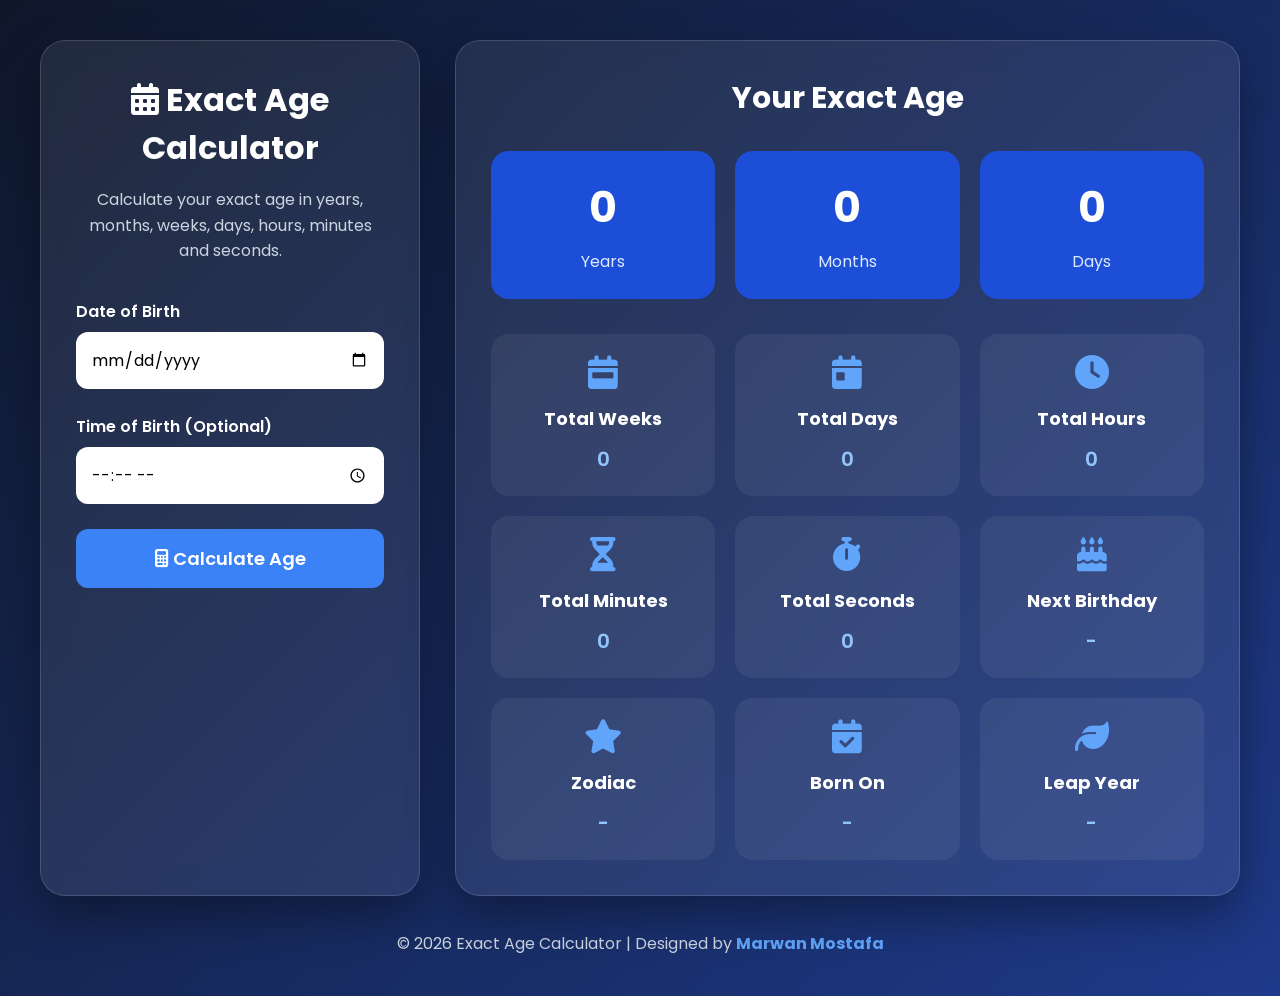
==== Age Calculator/index.html @ e9465950 "Add files via upload" ====
<!DOCTYPE html>
<html lang="en">
<head>
    <meta charset="UTF-8">
    <meta name="viewport" content="width=device-width, initial-scale=1.0">
    <title>Exact Age Calculator | Marwan</title>

    <!-- CSS -->
    <link rel="stylesheet" href="style.css">

    <!-- Google Font -->
    <link href="https://fonts.googleapis.com/css2?family=Poppins:wght@300;400;500;600;700&display=swap" rel="stylesheet">

    <!-- Font Awesome -->
    <link rel="stylesheet"
        href="https://cdnjs.cloudflare.com/ajax/libs/font-awesome/6.6.0/css/all.min.css">
</head>

<body>

    <div class="container">

        <div class="card">

            <h1>
                <i class="fa-solid fa-calendar-days"></i>
                Exact Age Calculator
            </h1>

            <p class="subtitle">
                Calculate your exact age in years, months, weeks, days, hours,
                minutes and seconds.
            </p>

            <div class="input-group">

                <label>Date of Birth</label>

                <input
                    type="date"
                    id="birthDate"
                >

            </div>

            <div class="input-group">

                <label>Time of Birth (Optional)</label>

                <input
                    type="time"
                    id="birthTime"
                >

            </div>

            <button id="calculateBtn">
                <i class="fa-solid fa-calculator"></i>
                Calculate Age
            </button>

        </div>


        <!-- RESULT -->

        <div class="result-card">

            <h2>Your Exact Age</h2>

            <div class="main-age">

                <div class="box">
                    <span id="years">0</span>
                    <p>Years</p>
                </div>

                <div class="box">
                    <span id="months">0</span>
                    <p>Months</p>
                </div>

                <div class="box">
                    <span id="days">0</span>
                    <p>Days</p>
                </div>

            </div>

            <div class="details-grid">

                <div class="detail">
                    <i class="fa-solid fa-calendar-week"></i>
                    <h3>Total Weeks</h3>
                    <p id="weeks">0</p>
                </div>

                <div class="detail">
                    <i class="fa-solid fa-calendar-day"></i>
                    <h3>Total Days</h3>
                    <p id="totalDays">0</p>
                </div>

                <div class="detail">
                    <i class="fa-solid fa-clock"></i>
                    <h3>Total Hours</h3>
                    <p id="hours">0</p>
                </div>

                <div class="detail">
                    <i class="fa-solid fa-hourglass-half"></i>
                    <h3>Total Minutes</h3>
                    <p id="minutes">0</p>
                </div>

                <div class="detail">
                    <i class="fa-solid fa-stopwatch"></i>
                    <h3>Total Seconds</h3>
                    <p id="seconds">0</p>
                </div>

                <div class="detail">
                    <i class="fa-solid fa-cake-candles"></i>
                    <h3>Next Birthday</h3>
                    <p id="birthdayCountdown">-</p>
                </div>

                <div class="detail">
                    <i class="fa-solid fa-star"></i>
                    <h3>Zodiac</h3>
                    <p id="zodiac">-</p>
                </div>

                <div class="detail">
                    <i class="fa-solid fa-calendar-check"></i>
                    <h3>Born On</h3>
                    <p id="bornDay">-</p>
                </div>

                <div class="detail">
                    <i class="fa-solid fa-leaf"></i>
                    <h3>Leap Year</h3>
                    <p id="leapYear">-</p>
                </div>

            </div>

        </div>

    </div>


    <footer>

        <p>
            © 2026 Exact Age Calculator |
            Designed by <strong>Marwan Mostafa</strong>
        </p>

    </footer>


    <script src="script.js"></script>

</body>
</html>
---- Age Calculator/style.css ----
*{
    margin:0;
    padding:0;
    box-sizing:border-box;
    font-family:'Poppins',sans-serif;
}

body{
    background:linear-gradient(135deg,#0f172a,#1e3a8a);
    min-height:100vh;
    display:flex;
    flex-direction:column;
    align-items:center;
    justify-content:center;
    color:#fff;
    padding:40px 20px;
}

.container{
    width:100%;
    max-width:1200px;
    display:grid;
    grid-template-columns:380px 1fr;
    gap:35px;
}

.card,
.result-card{
    background:rgba(255,255,255,.08);
    backdrop-filter:blur(15px);
    border:1px solid rgba(255,255,255,.15);
    border-radius:25px;
    padding:35px;
    box-shadow:0 20px 45px rgba(0,0,0,.35);
}

.card h1{
    text-align:center;
    font-size:32px;
    margin-bottom:15px;
}

.subtitle{
    text-align:center;
    color:#cbd5e1;
    margin-bottom:35px;
    line-height:1.6;
}

.input-group{
    display:flex;
    flex-direction:column;
    margin-bottom:25px;
}

.input-group label{
    margin-bottom:8px;
    font-weight:600;
}

.input-group input{
    padding:15px;
    border:none;
    outline:none;
    border-radius:12px;
    background:#ffffff;
    font-size:16px;
    transition:.3s;
}

.input-group input:focus{
    box-shadow:0 0 20px #3b82f6;
    transform:scale(1.02);
}

button{
    width:100%;
    padding:16px;
    border:none;
    border-radius:12px;
    background:#3b82f6;
    color:white;
    font-size:18px;
    font-weight:600;
    cursor:pointer;
    transition:.3s;
}

button:hover{
    background:#2563eb;
    transform:translateY(-3px);
}

button:active{
    transform:scale(.98);
}

.result-card h2{
    text-align:center;
    margin-bottom:30px;
    font-size:30px;
}

.main-age{
    display:grid;
    grid-template-columns:repeat(3,1fr);
    gap:20px;
    margin-bottom:35px;
}

.box{
    background:#1d4ed8;
    border-radius:18px;
    padding:25px;
    text-align:center;
    transition:.3s;
}

.box:hover{
    transform:translateY(-8px);
}

.box span{
    display:block;
    font-size:42px;
    font-weight:700;
}

.box p{
    margin-top:10px;
    color:#dbeafe;
}

.details-grid{
    display:grid;
    grid-template-columns:repeat(auto-fit,minmax(220px,1fr));
    gap:20px;
}

.detail{
    background:rgba(255,255,255,.06);
    border-radius:18px;
    padding:22px;
    text-align:center;
    transition:.3s;
}

.detail:hover{
    transform:translateY(-8px);
    background:rgba(255,255,255,.12);
}

.detail i{
    font-size:34px;
    margin-bottom:15px;
    color:#60a5fa;
}

.detail h3{
    margin-bottom:12px;
    font-size:18px;
}

.detail p{
    font-size:20px;
    font-weight:600;
    color:#93c5fd;
    word-break:break-word;
}

footer{
    margin-top:35px;
    color:#cbd5e1;
    text-align:center;
}

footer strong{
    color:#60a5fa;
}

::-webkit-scrollbar{
    width:10px;
}

::-webkit-scrollbar-thumb{
    background:#3b82f6;
    border-radius:20px;
}

::-webkit-scrollbar-track{
    background:#0f172a;
}

/* Fade Animation */

@keyframes fadeUp{

    from{
        opacity:0;
        transform:translateY(25px);
    }

    to{
        opacity:1;
        transform:translateY(0);
    }

}

.card{
    animation:fadeUp .7s ease;
}

.result-card{
    animation:fadeUp 1s ease;
}

.box{
    animation:fadeUp 1.2s ease;
}

.detail{
    animation:fadeUp 1.4s ease;
}

/* Responsive */

@media(max-width:1000px){

.container{
    grid-template-columns:1fr;
}

}

@media(max-width:700px){

.main-age{
    grid-template-columns:1fr;
}

.card,
.result-card{
    padding:25px;
}

.card h1{
    font-size:28px;
}

.result-card h2{
    font-size:26px;
}

.box span{
    font-size:36px;
}

.detail{
    padding:18px;
}

}

@media(max-width:450px){

body{
    padding:20px 12px;
}

button{
    font-size:16px;
}

.input-group input{
    font-size:15px;
}

}
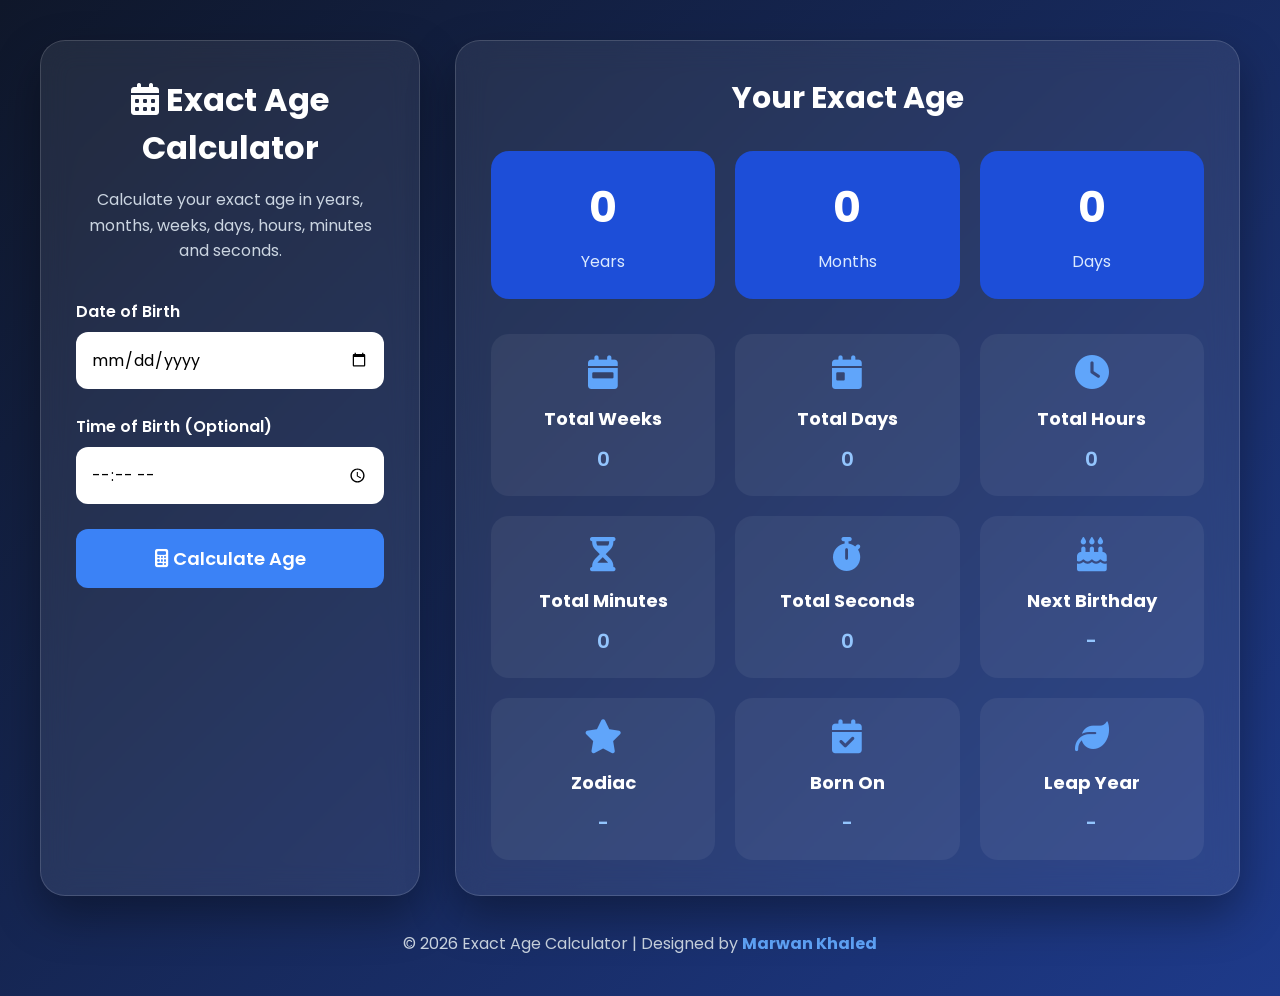
==== commit 26248cf8: "Add files via upload" ====
--- a/Age Calculator/index.html
+++ b/Age Calculator/index.html
@@ -154,7 +154,7 @@
 
         <p>
             © 2026 Exact Age Calculator |
-            Designed by <strong>Marwan Mostafa</strong>
+            Designed by <strong>Marwan Khaled</strong>
         </p>
 
     </footer>
